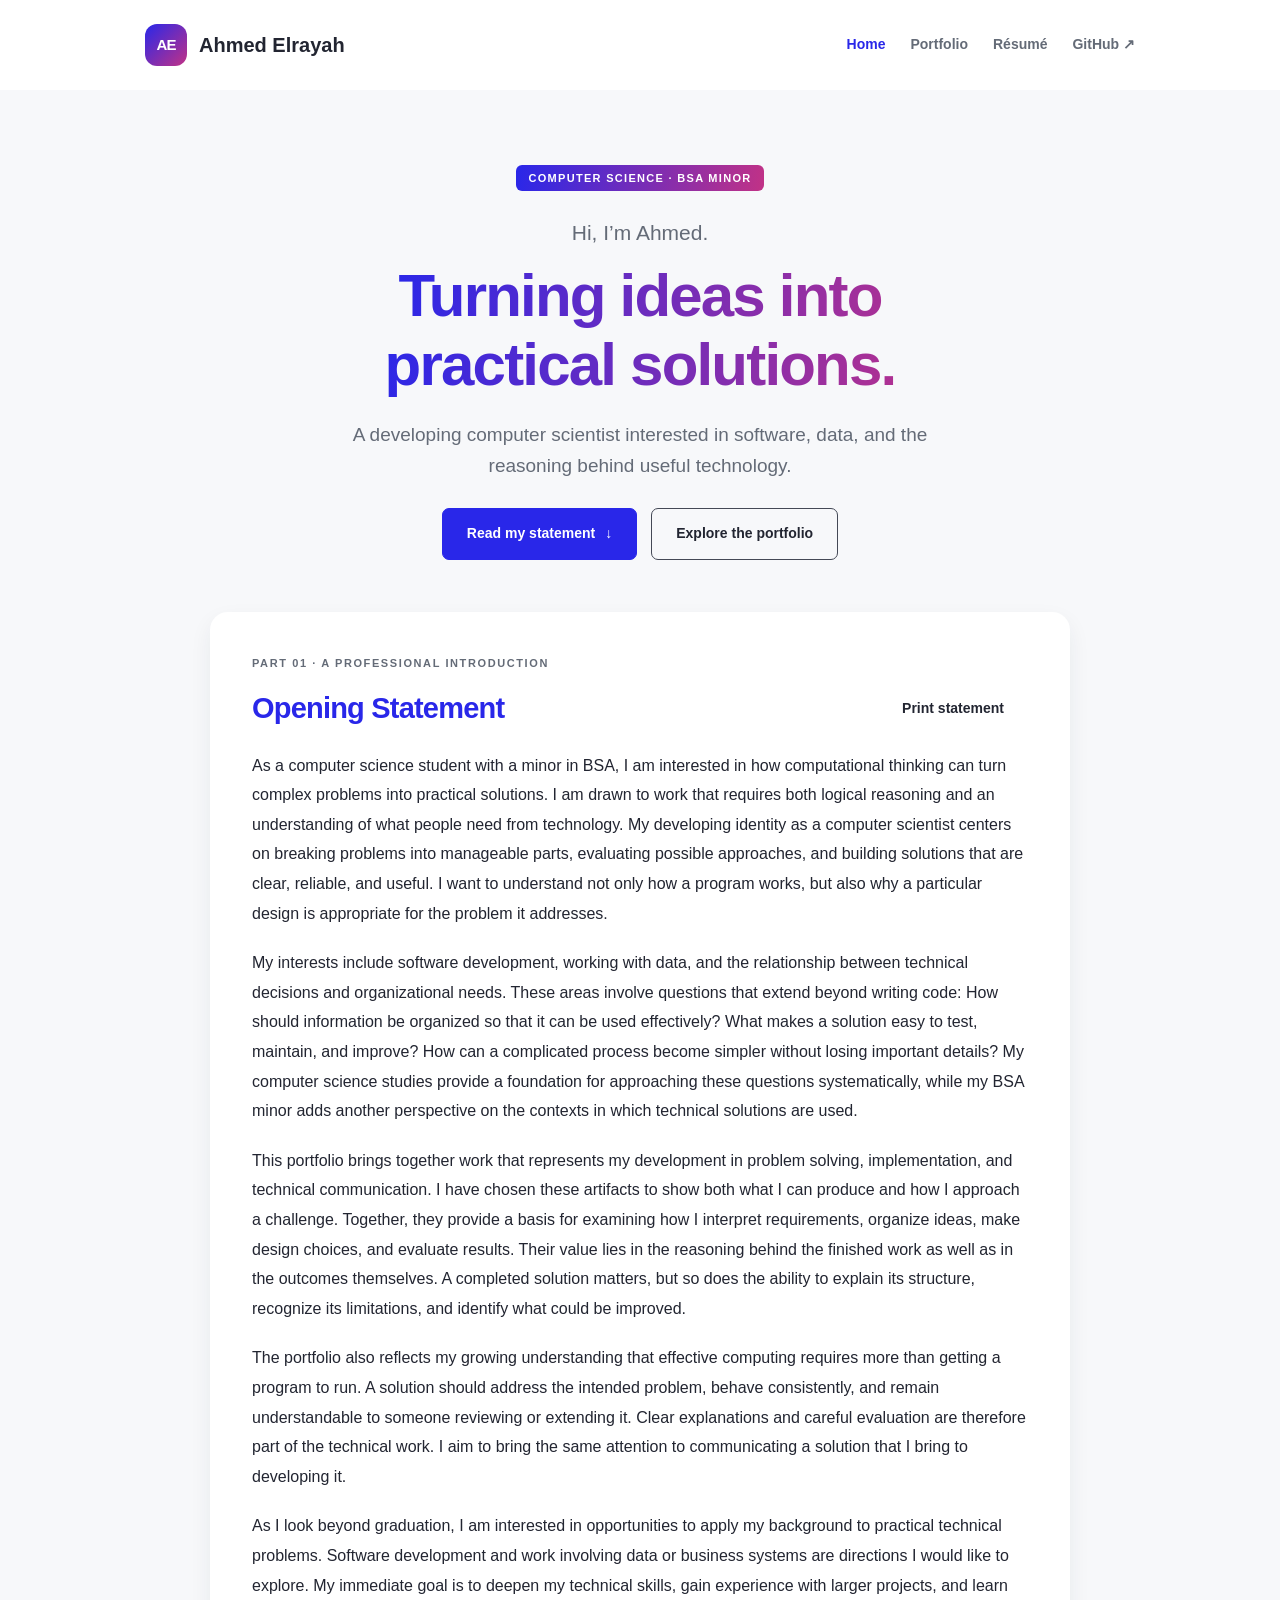
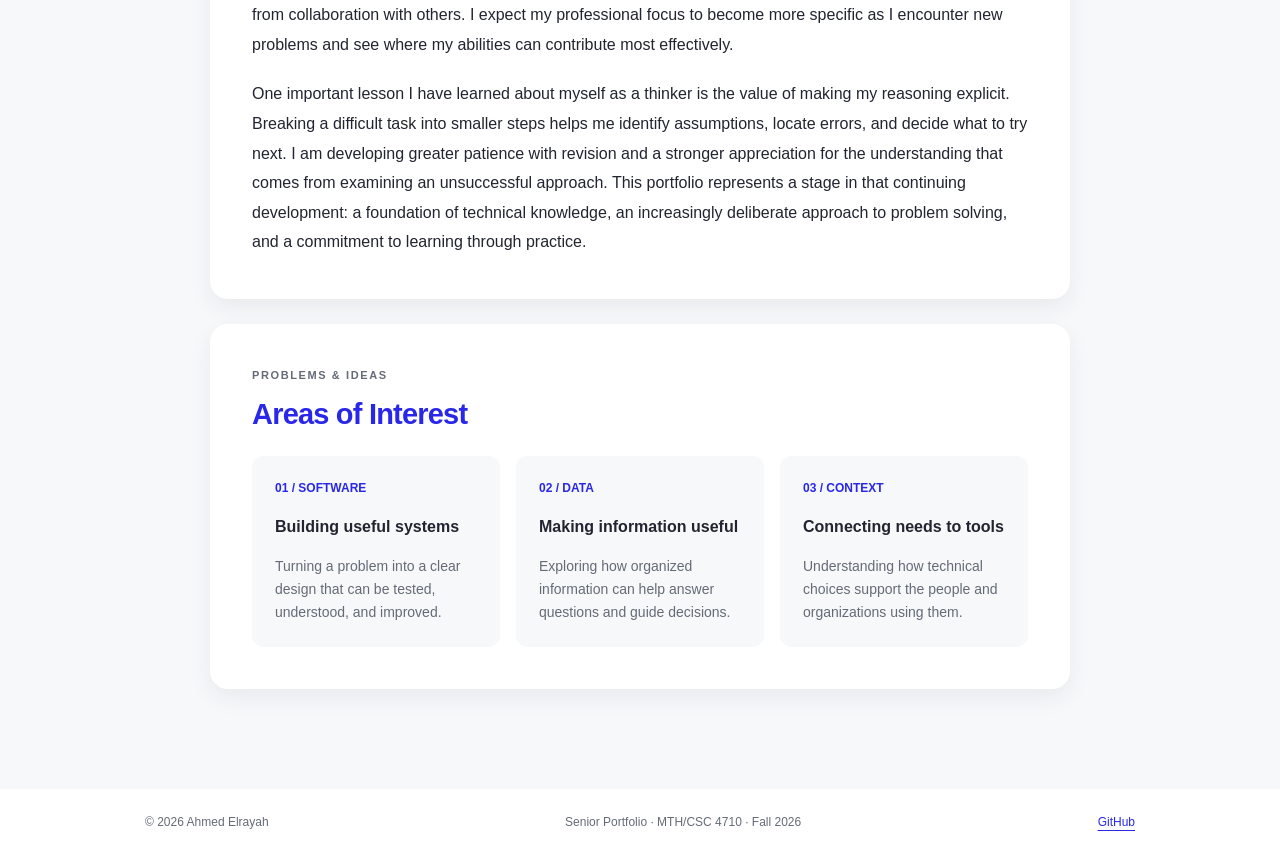
==== index.html @ 29a92082 "Publish senior portfolio website" ====
<!doctype html>
<html lang="en"><head><meta charset="utf-8"><meta name="viewport" content="width=device-width, initial-scale=1"><meta name="description" content="Ahmed Elrayah’s senior portfolio: computer science, a minor in BSA, and a developing approach to practical problem solving."><meta name="theme-color" content="#2927e9"><title>Senior Portfolio | Ahmed Elrayah</title><link rel="stylesheet" href="styles.css"><script src="site.js" defer></script></head>
<body><a class="skip" href="#main">Skip to content</a><header><nav class="nav" aria-label="Main navigation"><a class="brand" href="index.html"><span class="monogram" aria-hidden="true">AE</span><span>Ahmed Elrayah</span></a><button class="menu-toggle" aria-label="Toggle navigation" aria-controls="navigation" aria-expanded="false">☰</button><div class="navlinks" id="navigation"><a href="index.html" aria-current="page">Home</a><a href="projects.html">Portfolio</a><a href="resume.html">Résumé</a><a href="https://github.com/AhmedElrayah">GitHub ↗</a></div></nav></header><main id="main"><section class="intro" aria-labelledby="intro-title"><span class="badge">Computer Science · BSA Minor</span><p class="eyebrow">Hi, I’m Ahmed.</p><h1 id="intro-title" class="gradient">Turning ideas into<br>practical solutions.</h1><p class="summary">A developing computer scientist interested in software, data, and the reasoning behind useful technology.</p><div class="actions"><a class="button" href="#statement">Read my statement <span aria-hidden="true">↓</span></a><a class="button secondary" href="projects.html">Explore the portfolio</a></div></section>
<section class="card statement" id="statement" aria-labelledby="statement-title"><div class="section-label">Part 01 · A professional introduction</div><div class="section-top"><h2 id="statement-title">Opening Statement</h2><button class="button secondary print-button" data-print-statement>Print statement</button></div><p>As a computer science student with a minor in BSA, I am interested in how computational thinking can turn complex problems into practical solutions. I am drawn to work that requires both logical reasoning and an understanding of what people need from technology. My developing identity as a computer scientist centers on breaking problems into manageable parts, evaluating possible approaches, and building solutions that are clear, reliable, and useful. I want to understand not only how a program works, but also why a particular design is appropriate for the problem it addresses.</p><p>My interests include software development, working with data, and the relationship between technical decisions and organizational needs. These areas involve questions that extend beyond writing code: How should information be organized so that it can be used effectively? What makes a solution easy to test, maintain, and improve? How can a complicated process become simpler without losing important details? My computer science studies provide a foundation for approaching these questions systematically, while my BSA minor adds another perspective on the contexts in which technical solutions are used.</p><p>This portfolio brings together work that represents my development in problem solving, implementation, and technical communication. I have chosen these artifacts to show both what I can produce and how I approach a challenge. Together, they provide a basis for examining how I interpret requirements, organize ideas, make design choices, and evaluate results. Their value lies in the reasoning behind the finished work as well as in the outcomes themselves. A completed solution matters, but so does the ability to explain its structure, recognize its limitations, and identify what could be improved.</p><p>The portfolio also reflects my growing understanding that effective computing requires more than getting a program to run. A solution should address the intended problem, behave consistently, and remain understandable to someone reviewing or extending it. Clear explanations and careful evaluation are therefore part of the technical work. I aim to bring the same attention to communicating a solution that I bring to developing it.</p><p>As I look beyond graduation, I am interested in opportunities to apply my background to practical technical problems. Software development and work involving data or business systems are directions I would like to explore. My immediate goal is to deepen my technical skills, gain experience with larger projects, and learn from collaboration with others. I expect my professional focus to become more specific as I encounter new problems and see where my abilities can contribute most effectively.</p><p>One important lesson I have learned about myself as a thinker is the value of making my reasoning explicit. Breaking a difficult task into smaller steps helps me identify assumptions, locate errors, and decide what to try next. I am developing greater patience with revision and a stronger appreciation for the understanding that comes from examining an unsuccessful approach. This portfolio represents a stage in that continuing development: a foundation of technical knowledge, an increasingly deliberate approach to problem solving, and a commitment to learning through practice.</p></section>
<section class="card" aria-labelledby="focus-title"><div class="section-label">Problems &amp; ideas</div><h2 id="focus-title">Areas of Interest</h2><div class="focus-grid"><div class="focus-item"><span class="index">01 / SOFTWARE</span><h3>Building useful systems</h3><p>Turning a problem into a clear design that can be tested, understood, and improved.</p></div><div class="focus-item"><span class="index">02 / DATA</span><h3>Making information useful</h3><p>Exploring how organized information can help answer questions and guide decisions.</p></div><div class="focus-item"><span class="index">03 / CONTEXT</span><h3>Connecting needs to tools</h3><p>Understanding how technical choices support the people and organizations using them.</p></div></div></section></main><footer><div class="footer-inner"><span>© 2026 Ahmed Elrayah</span><span>Senior Portfolio · MTH/CSC 4710 · Fall 2026</span><a href="https://github.com/AhmedElrayah">GitHub</a></div></footer></body></html>
---- styles.css ----
:root{--blue:#2927e9;--purple:#8b32b5;--pink:#c13286;--ink:#222531;--muted:#646b77;--paper:#f7f8fa;--white:#fff;--line:#e3e5ec}*{box-sizing:border-box}html{scroll-behavior:smooth;scroll-padding-top:25px}body{margin:0;color:var(--ink);background:var(--paper);font-family:Arial,Helvetica,sans-serif;font-size:16px;line-height:1.65}a{color:var(--blue);text-underline-offset:4px}a:hover{color:var(--purple)}a:focus-visible,button:focus-visible{outline:3px solid var(--pink);outline-offset:5px}.skip{position:absolute;left:12px;top:-80px;background:white;padding:10px;z-index:10}.skip:focus{top:12px}header{background:white}.nav{max-width:1050px;padding:24px 30px;margin:auto;display:flex;align-items:center;justify-content:space-between;gap:20px}.brand{text-decoration:none;font-weight:800;font-size:20px;display:flex;align-items:center;gap:12px;color:var(--ink)}.monogram{display:grid;place-items:center;width:42px;height:42px;border-radius:12px;background:linear-gradient(135deg,var(--blue),var(--pink));color:white;font-size:15px;letter-spacing:-1px}.navlinks{display:flex;gap:25px;align-items:center}.navlinks a{text-decoration:none;font-size:14px;font-weight:700;color:var(--muted)}.navlinks a[aria-current=page],.navlinks a:hover{color:var(--blue)}.menu-toggle{display:none;border:1px solid var(--line);border-radius:7px;background:white;padding:7px 12px;font:inherit;color:var(--ink)}main{max-width:920px;margin:auto;padding:50px 30px 75px}.gradient{background:linear-gradient(100deg,var(--blue) 15%,var(--pink) 95%);color:var(--purple);-webkit-background-clip:text;background-clip:text;-webkit-text-fill-color:transparent}h1,h2,h3,p{margin-top:0}h1{font-size:48px;line-height:1.15;letter-spacing:-1.8px;margin-bottom:18px}h2{font-size:29px;line-height:1.25;letter-spacing:-.8px;color:var(--blue)}h3{font-size:19px;line-height:1.4}.page-title{text-align:center;margin:0 0 42px}.intro{text-align:center;padding:24px 0 52px;max-width:730px;margin:auto}.badge{display:inline-block;background:linear-gradient(100deg,var(--blue),var(--pink));color:white;border-radius:6px;padding:4px 12px;font-size:11px;letter-spacing:1.3px;font-weight:bold;text-transform:uppercase;margin-bottom:25px}.intro .eyebrow{font-size:21px;color:var(--muted);margin-bottom:10px}.intro h1{font-size:60px}.intro .summary{max-width:580px;margin:20px auto 27px;font-size:19px;color:var(--muted)}.actions{display:flex;justify-content:center;gap:14px;flex-wrap:wrap}.button{display:inline-flex;justify-content:center;align-items:center;gap:10px;border:1px solid var(--blue);background:var(--blue);color:white;text-decoration:none;border-radius:7px;padding:13px 24px;font-size:14px;font-weight:700}.button:hover{background:#2220c6;color:white}.button.secondary{background:transparent;border-color:#444956;color:var(--ink)}.button.secondary:hover{background:#eceef5}.card{background:white;border-radius:18px;padding:42px;margin-bottom:25px;box-shadow:0 9px 22px #202c4211}.section-label{font-size:11px;font-weight:bold;text-transform:uppercase;letter-spacing:1.6px;color:var(--muted);margin-bottom:12px}.statement p{line-height:1.85;margin-bottom:20px}.statement p:last-child{margin-bottom:0}.section-top{display:flex;align-items:center;justify-content:space-between;gap:18px;margin:15px 0 22px}.section-top h2{margin:0}.muted{color:var(--muted)}.focus-grid{display:grid;grid-template-columns:repeat(3,1fr);gap:16px}.focus-item{background:#f7f8fa;padding:23px;border-radius:12px}.focus-item p{font-size:14px;margin:0;color:var(--muted)}.focus-item h3{font-size:16px}.index{color:var(--blue);font-size:12px;font-weight:bold;display:block;margin-bottom:17px}.resume-row{display:grid;grid-template-columns:230px 1fr;gap:32px;align-items:center}.inset{background:var(--paper);border-radius:14px;padding:26px;text-align:center}.inset strong{display:block;color:var(--blue);margin-bottom:8px}.inset span{display:block;font-size:14px}.resume-row p{margin:0}.pills{display:flex;flex-wrap:wrap;gap:10px}.pill{background:var(--paper);border-radius:9px;padding:10px 16px;font-size:14px}.notice{border-left:3px solid var(--blue);padding:4px 0 4px 20px;margin:28px 0 0;font-size:14px;color:var(--muted)}footer{background:white;padding:24px 30px}.footer-inner{max-width:990px;margin:auto;display:flex;justify-content:space-between;gap:15px;color:var(--muted);font-size:12px}.empty-icon{width:54px;height:54px;display:grid;place-items:center;background:#efefff;color:var(--blue);border-radius:14px;font-size:23px;margin-bottom:22px}.project-note{max-width:620px}.print-button{border:0;cursor:pointer;font-family:inherit}body.print-statement header,body.print-statement footer{display:none}@media(max-width:700px){.nav{padding:18px 22px;flex-wrap:wrap}.menu-toggle{display:block}.navlinks{display:none;width:100%;flex-direction:column;align-items:flex-start;gap:16px;padding:12px 0}.navlinks.open{display:flex}main{padding:36px 22px 50px}.intro{padding:10px 0 36px}.intro h1{font-size:43px}h1{font-size:39px}.intro .summary{font-size:17px}.card{padding:27px;border-radius:15px}.focus-grid{grid-template-columns:1fr}.resume-row{grid-template-columns:1fr;gap:22px}.section-top{align-items:flex-start;flex-direction:column}h2{font-size:25px}.footer-inner{flex-direction:column;gap:7px}}@media(prefers-reduced-motion:reduce){html{scroll-behavior:auto}}@media print{header,footer,.intro,.no-print,.section-top .button{display:none!important}body{background:white;font-size:11pt;color:black}main{max-width:none;padding:0}.card{padding:0;box-shadow:none;border-radius:0;margin-bottom:22px}.gradient{-webkit-text-fill-color:black;background:none;color:black}.statement h2{color:black}body.print-statement main>*:not(.statement){display:none}h1{font-size:26pt}.statement p{line-height:1.5}a{color:black}.resume-row{break-inside:avoid}@page{margin:.7in}}
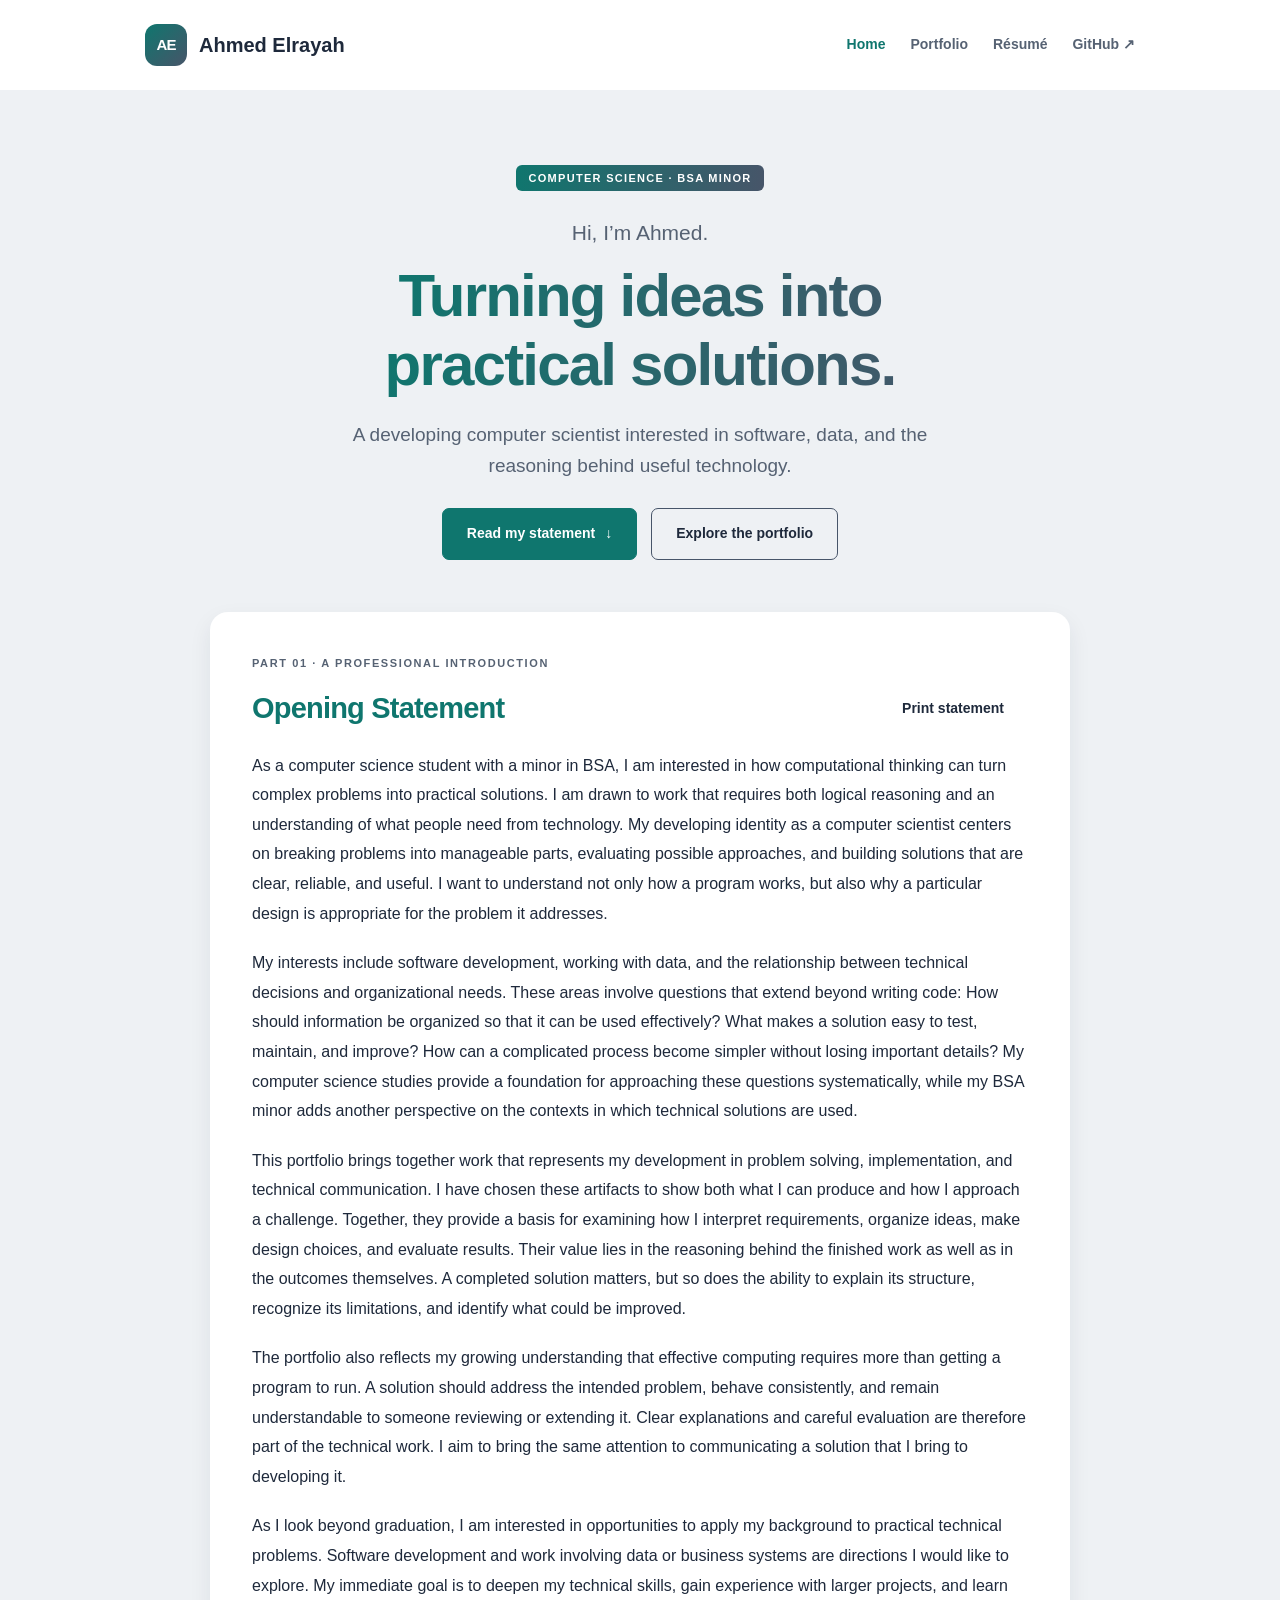
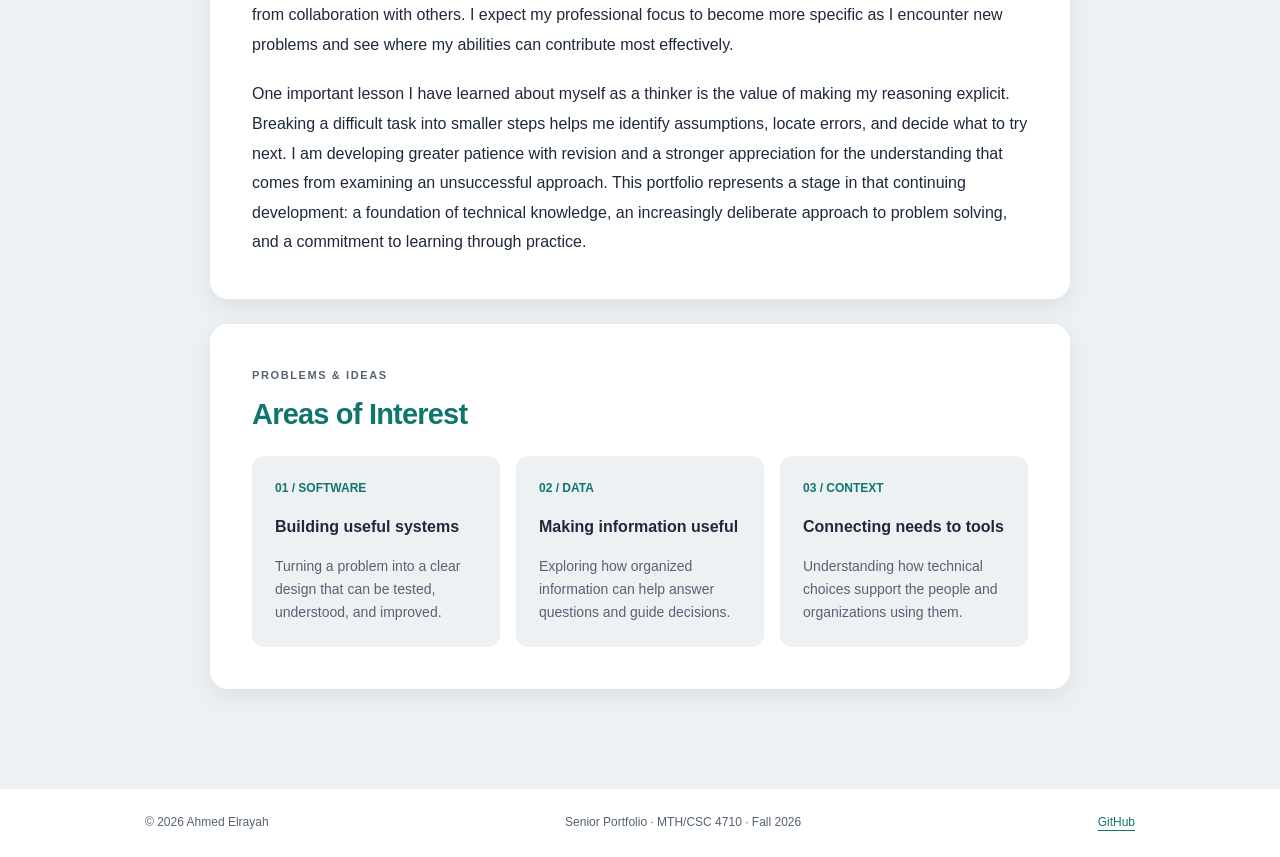
==== commit ddba3a2e: "Update portfolio to slate-gray and teal colorway" ====
--- a/index.html
+++ b/index.html
@@ -1,5 +1,5 @@
 <!doctype html>
-<html lang="en"><head><meta charset="utf-8"><meta name="viewport" content="width=device-width, initial-scale=1"><meta name="description" content="Ahmed Elrayah’s senior portfolio: computer science, a minor in BSA, and a developing approach to practical problem solving."><meta name="theme-color" content="#2927e9"><title>Senior Portfolio | Ahmed Elrayah</title><link rel="stylesheet" href="styles.css"><script src="site.js" defer></script></head>
+<html lang="en"><head><meta charset="utf-8"><meta name="viewport" content="width=device-width, initial-scale=1"><meta name="description" content="Ahmed Elrayah’s senior portfolio: computer science, a minor in BSA, and a developing approach to practical problem solving."><meta name="theme-color" content="#0f766e"><title>Senior Portfolio | Ahmed Elrayah</title><link rel="stylesheet" href="styles.css"><script src="site.js" defer></script></head>
 <body><a class="skip" href="#main">Skip to content</a><header><nav class="nav" aria-label="Main navigation"><a class="brand" href="index.html"><span class="monogram" aria-hidden="true">AE</span><span>Ahmed Elrayah</span></a><button class="menu-toggle" aria-label="Toggle navigation" aria-controls="navigation" aria-expanded="false">☰</button><div class="navlinks" id="navigation"><a href="index.html" aria-current="page">Home</a><a href="projects.html">Portfolio</a><a href="resume.html">Résumé</a><a href="https://github.com/AhmedElrayah">GitHub ↗</a></div></nav></header><main id="main"><section class="intro" aria-labelledby="intro-title"><span class="badge">Computer Science · BSA Minor</span><p class="eyebrow">Hi, I’m Ahmed.</p><h1 id="intro-title" class="gradient">Turning ideas into<br>practical solutions.</h1><p class="summary">A developing computer scientist interested in software, data, and the reasoning behind useful technology.</p><div class="actions"><a class="button" href="#statement">Read my statement <span aria-hidden="true">↓</span></a><a class="button secondary" href="projects.html">Explore the portfolio</a></div></section>
 <section class="card statement" id="statement" aria-labelledby="statement-title"><div class="section-label">Part 01 · A professional introduction</div><div class="section-top"><h2 id="statement-title">Opening Statement</h2><button class="button secondary print-button" data-print-statement>Print statement</button></div><p>As a computer science student with a minor in BSA, I am interested in how computational thinking can turn complex problems into practical solutions. I am drawn to work that requires both logical reasoning and an understanding of what people need from technology. My developing identity as a computer scientist centers on breaking problems into manageable parts, evaluating possible approaches, and building solutions that are clear, reliable, and useful. I want to understand not only how a program works, but also why a particular design is appropriate for the problem it addresses.</p><p>My interests include software development, working with data, and the relationship between technical decisions and organizational needs. These areas involve questions that extend beyond writing code: How should information be organized so that it can be used effectively? What makes a solution easy to test, maintain, and improve? How can a complicated process become simpler without losing important details? My computer science studies provide a foundation for approaching these questions systematically, while my BSA minor adds another perspective on the contexts in which technical solutions are used.</p><p>This portfolio brings together work that represents my development in problem solving, implementation, and technical communication. I have chosen these artifacts to show both what I can produce and how I approach a challenge. Together, they provide a basis for examining how I interpret requirements, organize ideas, make design choices, and evaluate results. Their value lies in the reasoning behind the finished work as well as in the outcomes themselves. A completed solution matters, but so does the ability to explain its structure, recognize its limitations, and identify what could be improved.</p><p>The portfolio also reflects my growing understanding that effective computing requires more than getting a program to run. A solution should address the intended problem, behave consistently, and remain understandable to someone reviewing or extending it. Clear explanations and careful evaluation are therefore part of the technical work. I aim to bring the same attention to communicating a solution that I bring to developing it.</p><p>As I look beyond graduation, I am interested in opportunities to apply my background to practical technical problems. Software development and work involving data or business systems are directions I would like to explore. My immediate goal is to deepen my technical skills, gain experience with larger projects, and learn from collaboration with others. I expect my professional focus to become more specific as I encounter new problems and see where my abilities can contribute most effectively.</p><p>One important lesson I have learned about myself as a thinker is the value of making my reasoning explicit. Breaking a difficult task into smaller steps helps me identify assumptions, locate errors, and decide what to try next. I am developing greater patience with revision and a stronger appreciation for the understanding that comes from examining an unsuccessful approach. This portfolio represents a stage in that continuing development: a foundation of technical knowledge, an increasingly deliberate approach to problem solving, and a commitment to learning through practice.</p></section>
 <section class="card" aria-labelledby="focus-title"><div class="section-label">Problems &amp; ideas</div><h2 id="focus-title">Areas of Interest</h2><div class="focus-grid"><div class="focus-item"><span class="index">01 / SOFTWARE</span><h3>Building useful systems</h3><p>Turning a problem into a clear design that can be tested, understood, and improved.</p></div><div class="focus-item"><span class="index">02 / DATA</span><h3>Making information useful</h3><p>Exploring how organized information can help answer questions and guide decisions.</p></div><div class="focus-item"><span class="index">03 / CONTEXT</span><h3>Connecting needs to tools</h3><p>Understanding how technical choices support the people and organizations using them.</p></div></div></section></main><footer><div class="footer-inner"><span>© 2026 Ahmed Elrayah</span><span>Senior Portfolio · MTH/CSC 4710 · Fall 2026</span><a href="https://github.com/AhmedElrayah">GitHub</a></div></footer></body></html>
--- a/styles.css
+++ b/styles.css
@@ -1 +1 @@
-:root{--blue:#2927e9;--purple:#8b32b5;--pink:#c13286;--ink:#222531;--muted:#646b77;--paper:#f7f8fa;--white:#fff;--line:#e3e5ec}*{box-sizing:border-box}html{scroll-behavior:smooth;scroll-padding-top:25px}body{margin:0;color:var(--ink);background:var(--paper);font-family:Arial,Helvetica,sans-serif;font-size:16px;line-height:1.65}a{color:var(--blue);text-underline-offset:4px}a:hover{color:var(--purple)}a:focus-visible,button:focus-visible{outline:3px solid var(--pink);outline-offset:5px}.skip{position:absolute;left:12px;top:-80px;background:white;padding:10px;z-index:10}.skip:focus{top:12px}header{background:white}.nav{max-width:1050px;padding:24px 30px;margin:auto;display:flex;align-items:center;justify-content:space-between;gap:20px}.brand{text-decoration:none;font-weight:800;font-size:20px;display:flex;align-items:center;gap:12px;color:var(--ink)}.monogram{display:grid;place-items:center;width:42px;height:42px;border-radius:12px;background:linear-gradient(135deg,var(--blue),var(--pink));color:white;font-size:15px;letter-spacing:-1px}.navlinks{display:flex;gap:25px;align-items:center}.navlinks a{text-decoration:none;font-size:14px;font-weight:700;color:var(--muted)}.navlinks a[aria-current=page],.navlinks a:hover{color:var(--blue)}.menu-toggle{display:none;border:1px solid var(--line);border-radius:7px;background:white;padding:7px 12px;font:inherit;color:var(--ink)}main{max-width:920px;margin:auto;padding:50px 30px 75px}.gradient{background:linear-gradient(100deg,var(--blue) 15%,var(--pink) 95%);color:var(--purple);-webkit-background-clip:text;background-clip:text;-webkit-text-fill-color:transparent}h1,h2,h3,p{margin-top:0}h1{font-size:48px;line-height:1.15;letter-spacing:-1.8px;margin-bottom:18px}h2{font-size:29px;line-height:1.25;letter-spacing:-.8px;color:var(--blue)}h3{font-size:19px;line-height:1.4}.page-title{text-align:center;margin:0 0 42px}.intro{text-align:center;padding:24px 0 52px;max-width:730px;margin:auto}.badge{display:inline-block;background:linear-gradient(100deg,var(--blue),var(--pink));color:white;border-radius:6px;padding:4px 12px;font-size:11px;letter-spacing:1.3px;font-weight:bold;text-transform:uppercase;margin-bottom:25px}.intro .eyebrow{font-size:21px;color:var(--muted);margin-bottom:10px}.intro h1{font-size:60px}.intro .summary{max-width:580px;margin:20px auto 27px;font-size:19px;color:var(--muted)}.actions{display:flex;justify-content:center;gap:14px;flex-wrap:wrap}.button{display:inline-flex;justify-content:center;align-items:center;gap:10px;border:1px solid var(--blue);background:var(--blue);color:white;text-decoration:none;border-radius:7px;padding:13px 24px;font-size:14px;font-weight:700}.button:hover{background:#2220c6;color:white}.button.secondary{background:transparent;border-color:#444956;color:var(--ink)}.button.secondary:hover{background:#eceef5}.card{background:white;border-radius:18px;padding:42px;margin-bottom:25px;box-shadow:0 9px 22px #202c4211}.section-label{font-size:11px;font-weight:bold;text-transform:uppercase;letter-spacing:1.6px;color:var(--muted);margin-bottom:12px}.statement p{line-height:1.85;margin-bottom:20px}.statement p:last-child{margin-bottom:0}.section-top{display:flex;align-items:center;justify-content:space-between;gap:18px;margin:15px 0 22px}.section-top h2{margin:0}.muted{color:var(--muted)}.focus-grid{display:grid;grid-template-columns:repeat(3,1fr);gap:16px}.focus-item{background:#f7f8fa;padding:23px;border-radius:12px}.focus-item p{font-size:14px;margin:0;color:var(--muted)}.focus-item h3{font-size:16px}.index{color:var(--blue);font-size:12px;font-weight:bold;display:block;margin-bottom:17px}.resume-row{display:grid;grid-template-columns:230px 1fr;gap:32px;align-items:center}.inset{background:var(--paper);border-radius:14px;padding:26px;text-align:center}.inset strong{display:block;color:var(--blue);margin-bottom:8px}.inset span{display:block;font-size:14px}.resume-row p{margin:0}.pills{display:flex;flex-wrap:wrap;gap:10px}.pill{background:var(--paper);border-radius:9px;padding:10px 16px;font-size:14px}.notice{border-left:3px solid var(--blue);padding:4px 0 4px 20px;margin:28px 0 0;font-size:14px;color:var(--muted)}footer{background:white;padding:24px 30px}.footer-inner{max-width:990px;margin:auto;display:flex;justify-content:space-between;gap:15px;color:var(--muted);font-size:12px}.empty-icon{width:54px;height:54px;display:grid;place-items:center;background:#efefff;color:var(--blue);border-radius:14px;font-size:23px;margin-bottom:22px}.project-note{max-width:620px}.print-button{border:0;cursor:pointer;font-family:inherit}body.print-statement header,body.print-statement footer{display:none}@media(max-width:700px){.nav{padding:18px 22px;flex-wrap:wrap}.menu-toggle{display:block}.navlinks{display:none;width:100%;flex-direction:column;align-items:flex-start;gap:16px;padding:12px 0}.navlinks.open{display:flex}main{padding:36px 22px 50px}.intro{padding:10px 0 36px}.intro h1{font-size:43px}h1{font-size:39px}.intro .summary{font-size:17px}.card{padding:27px;border-radius:15px}.focus-grid{grid-template-columns:1fr}.resume-row{grid-template-columns:1fr;gap:22px}.section-top{align-items:flex-start;flex-direction:column}h2{font-size:25px}.footer-inner{flex-direction:column;gap:7px}}@media(prefers-reduced-motion:reduce){html{scroll-behavior:auto}}@media print{header,footer,.intro,.no-print,.section-top .button{display:none!important}body{background:white;font-size:11pt;color:black}main{max-width:none;padding:0}.card{padding:0;box-shadow:none;border-radius:0;margin-bottom:22px}.gradient{-webkit-text-fill-color:black;background:none;color:black}.statement h2{color:black}body.print-statement main>*:not(.statement){display:none}h1{font-size:26pt}.statement p{line-height:1.5}a{color:black}.resume-row{break-inside:avoid}@page{margin:.7in}}
+:root{--accent:#0f766e;--accent-hover:#115e59;--gradient-end:#475569;--ink:#1e293b;--muted:#566273;--paper:#eef1f4;--white:#fff;--line:#d5dce3}*{box-sizing:border-box}html{scroll-behavior:smooth;scroll-padding-top:25px}body{margin:0;color:var(--ink);background:var(--paper);font-family:Arial,Helvetica,sans-serif;font-size:16px;line-height:1.65}a{color:var(--accent);text-underline-offset:4px}a:hover{color:var(--accent-hover)}a:focus-visible,button:focus-visible{outline:3px solid var(--gradient-end);outline-offset:5px}.skip{position:absolute;left:12px;top:-80px;background:white;padding:10px;z-index:10}.skip:focus{top:12px}header{background:white}.nav{max-width:1050px;padding:24px 30px;margin:auto;display:flex;align-items:center;justify-content:space-between;gap:20px}.brand{text-decoration:none;font-weight:800;font-size:20px;display:flex;align-items:center;gap:12px;color:var(--ink)}.monogram{display:grid;place-items:center;width:42px;height:42px;border-radius:12px;background:linear-gradient(135deg,var(--accent),var(--gradient-end));color:white;font-size:15px;letter-spacing:-1px}.navlinks{display:flex;gap:25px;align-items:center}.navlinks a{text-decoration:none;font-size:14px;font-weight:700;color:var(--muted)}.navlinks a[aria-current=page],.navlinks a:hover{color:var(--accent)}.menu-toggle{display:none;border:1px solid var(--line);border-radius:7px;background:white;padding:7px 12px;font:inherit;color:var(--ink)}main{max-width:920px;margin:auto;padding:50px 30px 75px}.gradient{background:linear-gradient(100deg,var(--accent) 15%,var(--gradient-end) 95%);color:var(--accent-hover);-webkit-background-clip:text;background-clip:text;-webkit-text-fill-color:transparent}h1,h2,h3,p{margin-top:0}h1{font-size:48px;line-height:1.15;letter-spacing:-1.8px;margin-bottom:18px}h2{font-size:29px;line-height:1.25;letter-spacing:-.8px;color:var(--accent)}h3{font-size:19px;line-height:1.4}.page-title{text-align:center;margin:0 0 42px}.intro{text-align:center;padding:24px 0 52px;max-width:730px;margin:auto}.badge{display:inline-block;background:linear-gradient(100deg,var(--accent),var(--gradient-end));color:white;border-radius:6px;padding:4px 12px;font-size:11px;letter-spacing:1.3px;font-weight:bold;text-transform:uppercase;margin-bottom:25px}.intro .eyebrow{font-size:21px;color:var(--muted);margin-bottom:10px}.intro h1{font-size:60px}.intro .summary{max-width:580px;margin:20px auto 27px;font-size:19px;color:var(--muted)}.actions{display:flex;justify-content:center;gap:14px;flex-wrap:wrap}.button{display:inline-flex;justify-content:center;align-items:center;gap:10px;border:1px solid var(--accent);background:var(--accent);color:white;text-decoration:none;border-radius:7px;padding:13px 24px;font-size:14px;font-weight:700}.button:hover{background:#115e59;color:white}.button.secondary{background:transparent;border-color:#475569;color:var(--ink)}.button.secondary:hover{background:#e2e8ed}.card{background:white;border-radius:18px;padding:42px;margin-bottom:25px;box-shadow:0 9px 22px #1e293b14}.section-label{font-size:11px;font-weight:bold;text-transform:uppercase;letter-spacing:1.6px;color:var(--muted);margin-bottom:12px}.statement p{line-height:1.85;margin-bottom:20px}.statement p:last-child{margin-bottom:0}.section-top{display:flex;align-items:center;justify-content:space-between;gap:18px;margin:15px 0 22px}.section-top h2{margin:0}.muted{color:var(--muted)}.focus-grid{display:grid;grid-template-columns:repeat(3,1fr);gap:16px}.focus-item{background:#eef1f4;padding:23px;border-radius:12px}.focus-item p{font-size:14px;margin:0;color:var(--muted)}.focus-item h3{font-size:16px}.index{color:var(--accent);font-size:12px;font-weight:bold;display:block;margin-bottom:17px}.resume-row{display:grid;grid-template-columns:230px 1fr;gap:32px;align-items:center}.inset{background:var(--paper);border-radius:14px;padding:26px;text-align:center}.inset strong{display:block;color:var(--accent);margin-bottom:8px}.inset span{display:block;font-size:14px}.resume-row p{margin:0}.pills{display:flex;flex-wrap:wrap;gap:10px}.pill{background:var(--paper);border-radius:9px;padding:10px 16px;font-size:14px}.notice{border-left:3px solid var(--accent);padding:4px 0 4px 20px;margin:28px 0 0;font-size:14px;color:var(--muted)}footer{background:white;padding:24px 30px}.footer-inner{max-width:990px;margin:auto;display:flex;justify-content:space-between;gap:15px;color:var(--muted);font-size:12px}.empty-icon{width:54px;height:54px;display:grid;place-items:center;background:#dcefeb;color:var(--accent);border-radius:14px;font-size:23px;margin-bottom:22px}.project-note{max-width:620px}.print-button{border:0;cursor:pointer;font-family:inherit}body.print-statement header,body.print-statement footer{display:none}@media(max-width:700px){.nav{padding:18px 22px;flex-wrap:wrap}.menu-toggle{display:block}.navlinks{display:none;width:100%;flex-direction:column;align-items:flex-start;gap:16px;padding:12px 0}.navlinks.open{display:flex}main{padding:36px 22px 50px}.intro{padding:10px 0 36px}.intro h1{font-size:43px}h1{font-size:39px}.intro .summary{font-size:17px}.card{padding:27px;border-radius:15px}.focus-grid{grid-template-columns:1fr}.resume-row{grid-template-columns:1fr;gap:22px}.section-top{align-items:flex-start;flex-direction:column}h2{font-size:25px}.footer-inner{flex-direction:column;gap:7px}}@media(prefers-reduced-motion:reduce){html{scroll-behavior:auto}}@media print{header,footer,.intro,.no-print,.section-top .button{display:none!important}body{background:white;font-size:11pt;color:black}main{max-width:none;padding:0}.card{padding:0;box-shadow:none;border-radius:0;margin-bottom:22px}.gradient{-webkit-text-fill-color:black;background:none;color:black}.statement h2{color:black}body.print-statement main>*:not(.statement){display:none}h1{font-size:26pt}.statement p{line-height:1.5}a{color:black}.resume-row{break-inside:avoid}@page{margin:.7in}}
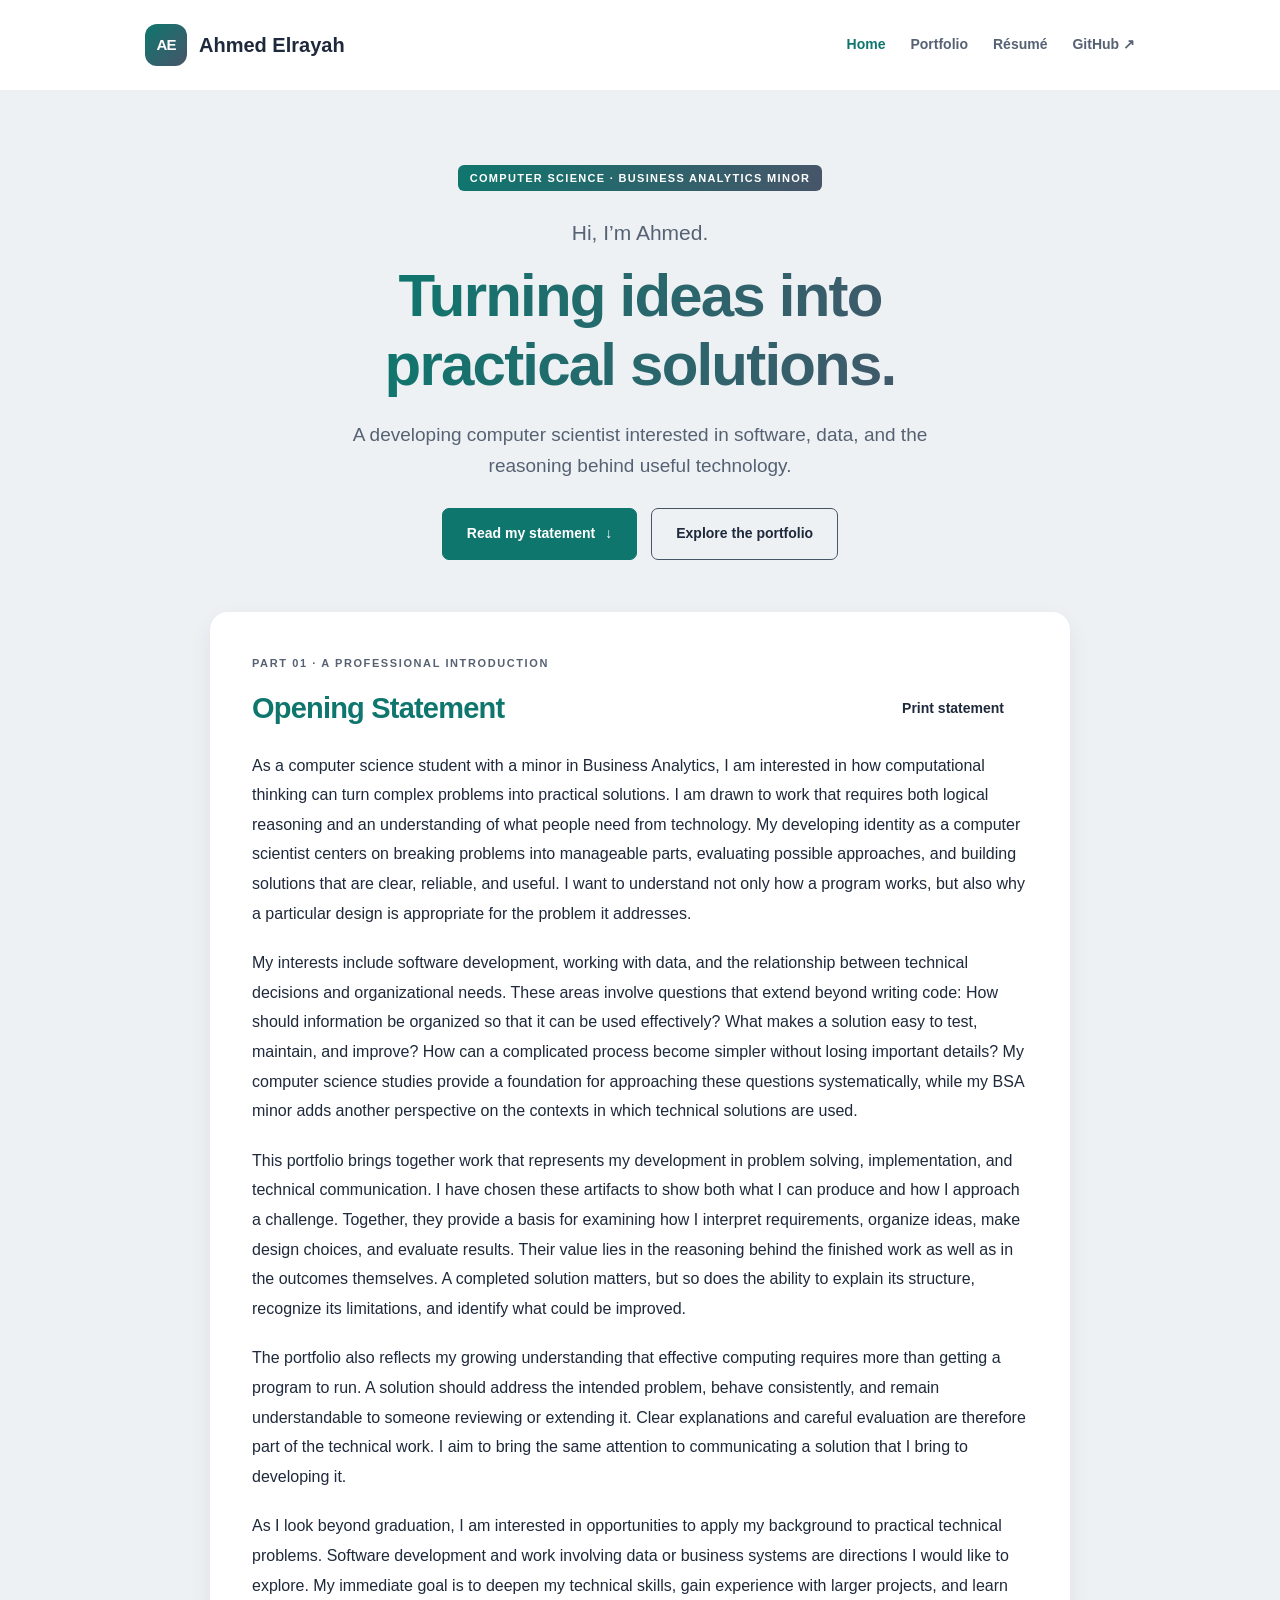
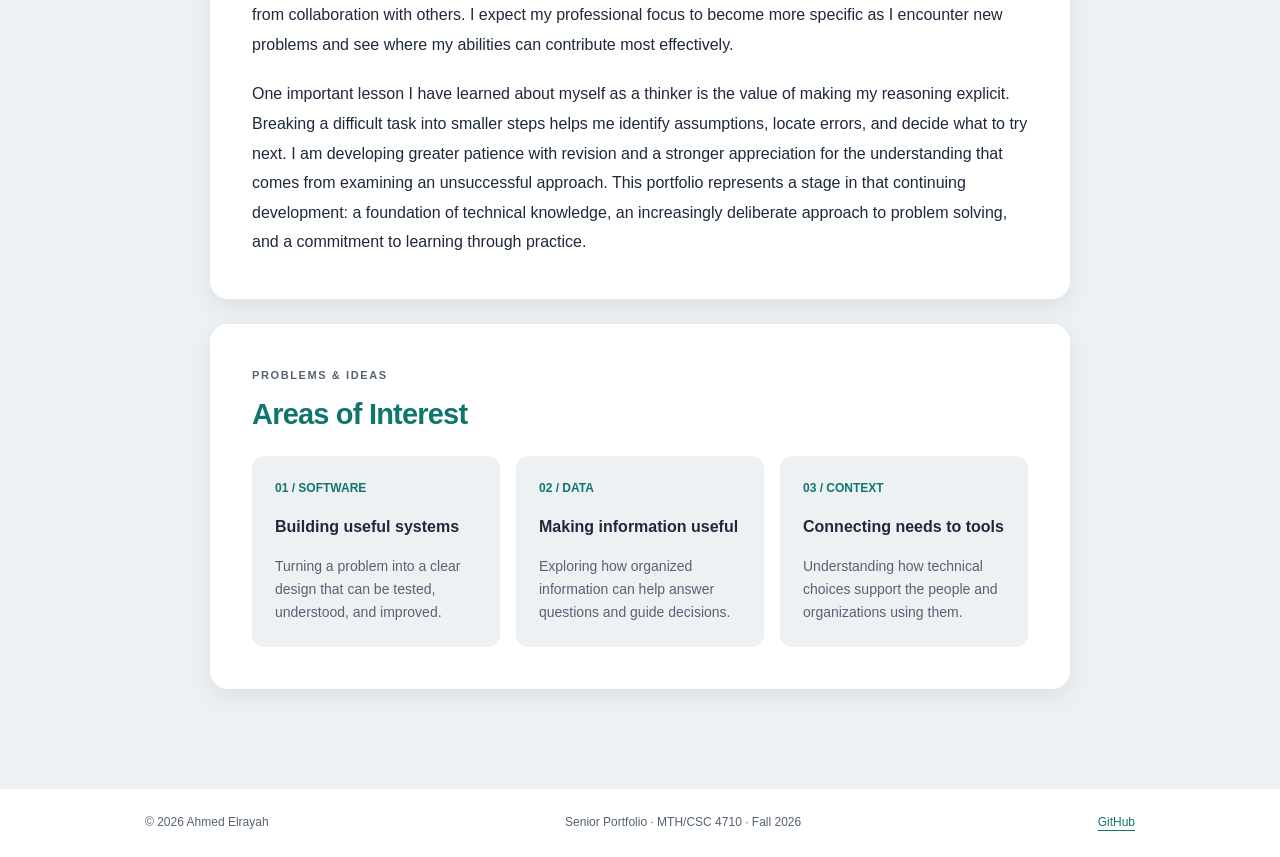
==== commit 7e39629d: "Add downloadable resume and professional experience" ====
--- a/index.html
+++ b/index.html
@@ -1,5 +1,5 @@
 <!doctype html>
-<html lang="en"><head><meta charset="utf-8"><meta name="viewport" content="width=device-width, initial-scale=1"><meta name="description" content="Ahmed Elrayah’s senior portfolio: computer science, a minor in BSA, and a developing approach to practical problem solving."><meta name="theme-color" content="#0f766e"><title>Senior Portfolio | Ahmed Elrayah</title><link rel="stylesheet" href="styles.css"><script src="site.js" defer></script></head>
-<body><a class="skip" href="#main">Skip to content</a><header><nav class="nav" aria-label="Main navigation"><a class="brand" href="index.html"><span class="monogram" aria-hidden="true">AE</span><span>Ahmed Elrayah</span></a><button class="menu-toggle" aria-label="Toggle navigation" aria-controls="navigation" aria-expanded="false">☰</button><div class="navlinks" id="navigation"><a href="index.html" aria-current="page">Home</a><a href="projects.html">Portfolio</a><a href="resume.html">Résumé</a><a href="https://github.com/AhmedElrayah">GitHub ↗</a></div></nav></header><main id="main"><section class="intro" aria-labelledby="intro-title"><span class="badge">Computer Science · BSA Minor</span><p class="eyebrow">Hi, I’m Ahmed.</p><h1 id="intro-title" class="gradient">Turning ideas into<br>practical solutions.</h1><p class="summary">A developing computer scientist interested in software, data, and the reasoning behind useful technology.</p><div class="actions"><a class="button" href="#statement">Read my statement <span aria-hidden="true">↓</span></a><a class="button secondary" href="projects.html">Explore the portfolio</a></div></section>
-<section class="card statement" id="statement" aria-labelledby="statement-title"><div class="section-label">Part 01 · A professional introduction</div><div class="section-top"><h2 id="statement-title">Opening Statement</h2><button class="button secondary print-button" data-print-statement>Print statement</button></div><p>As a computer science student with a minor in BSA, I am interested in how computational thinking can turn complex problems into practical solutions. I am drawn to work that requires both logical reasoning and an understanding of what people need from technology. My developing identity as a computer scientist centers on breaking problems into manageable parts, evaluating possible approaches, and building solutions that are clear, reliable, and useful. I want to understand not only how a program works, but also why a particular design is appropriate for the problem it addresses.</p><p>My interests include software development, working with data, and the relationship between technical decisions and organizational needs. These areas involve questions that extend beyond writing code: How should information be organized so that it can be used effectively? What makes a solution easy to test, maintain, and improve? How can a complicated process become simpler without losing important details? My computer science studies provide a foundation for approaching these questions systematically, while my BSA minor adds another perspective on the contexts in which technical solutions are used.</p><p>This portfolio brings together work that represents my development in problem solving, implementation, and technical communication. I have chosen these artifacts to show both what I can produce and how I approach a challenge. Together, they provide a basis for examining how I interpret requirements, organize ideas, make design choices, and evaluate results. Their value lies in the reasoning behind the finished work as well as in the outcomes themselves. A completed solution matters, but so does the ability to explain its structure, recognize its limitations, and identify what could be improved.</p><p>The portfolio also reflects my growing understanding that effective computing requires more than getting a program to run. A solution should address the intended problem, behave consistently, and remain understandable to someone reviewing or extending it. Clear explanations and careful evaluation are therefore part of the technical work. I aim to bring the same attention to communicating a solution that I bring to developing it.</p><p>As I look beyond graduation, I am interested in opportunities to apply my background to practical technical problems. Software development and work involving data or business systems are directions I would like to explore. My immediate goal is to deepen my technical skills, gain experience with larger projects, and learn from collaboration with others. I expect my professional focus to become more specific as I encounter new problems and see where my abilities can contribute most effectively.</p><p>One important lesson I have learned about myself as a thinker is the value of making my reasoning explicit. Breaking a difficult task into smaller steps helps me identify assumptions, locate errors, and decide what to try next. I am developing greater patience with revision and a stronger appreciation for the understanding that comes from examining an unsuccessful approach. This portfolio represents a stage in that continuing development: a foundation of technical knowledge, an increasingly deliberate approach to problem solving, and a commitment to learning through practice.</p></section>
+<html lang="en"><head><meta charset="utf-8"><meta name="viewport" content="width=device-width, initial-scale=1"><meta name="description" content="Ahmed Elrayah’s senior portfolio: computer science, a minor in Business Analytics, and a developing approach to practical problem solving."><meta name="theme-color" content="#0f766e"><title>Senior Portfolio | Ahmed Elrayah</title><link rel="stylesheet" href="styles.css"><script src="site.js" defer></script></head>
+<body><a class="skip" href="#main">Skip to content</a><header><nav class="nav" aria-label="Main navigation"><a class="brand" href="index.html"><span class="monogram" aria-hidden="true">AE</span><span>Ahmed Elrayah</span></a><button class="menu-toggle" aria-label="Toggle navigation" aria-controls="navigation" aria-expanded="false">☰</button><div class="navlinks" id="navigation"><a href="index.html" aria-current="page">Home</a><a href="projects.html">Portfolio</a><a href="resume.html">Résumé</a><a href="https://github.com/AhmedElrayah">GitHub ↗</a></div></nav></header><main id="main"><section class="intro" aria-labelledby="intro-title"><span class="badge">Computer Science · Business Analytics Minor</span><p class="eyebrow">Hi, I’m Ahmed.</p><h1 id="intro-title" class="gradient">Turning ideas into<br>practical solutions.</h1><p class="summary">A developing computer scientist interested in software, data, and the reasoning behind useful technology.</p><div class="actions"><a class="button" href="#statement">Read my statement <span aria-hidden="true">↓</span></a><a class="button secondary" href="projects.html">Explore the portfolio</a></div></section>
+<section class="card statement" id="statement" aria-labelledby="statement-title"><div class="section-label">Part 01 · A professional introduction</div><div class="section-top"><h2 id="statement-title">Opening Statement</h2><button class="button secondary print-button" data-print-statement>Print statement</button></div><p>As a computer science student with a minor in Business Analytics, I am interested in how computational thinking can turn complex problems into practical solutions. I am drawn to work that requires both logical reasoning and an understanding of what people need from technology. My developing identity as a computer scientist centers on breaking problems into manageable parts, evaluating possible approaches, and building solutions that are clear, reliable, and useful. I want to understand not only how a program works, but also why a particular design is appropriate for the problem it addresses.</p><p>My interests include software development, working with data, and the relationship between technical decisions and organizational needs. These areas involve questions that extend beyond writing code: How should information be organized so that it can be used effectively? What makes a solution easy to test, maintain, and improve? How can a complicated process become simpler without losing important details? My computer science studies provide a foundation for approaching these questions systematically, while my BSA minor adds another perspective on the contexts in which technical solutions are used.</p><p>This portfolio brings together work that represents my development in problem solving, implementation, and technical communication. I have chosen these artifacts to show both what I can produce and how I approach a challenge. Together, they provide a basis for examining how I interpret requirements, organize ideas, make design choices, and evaluate results. Their value lies in the reasoning behind the finished work as well as in the outcomes themselves. A completed solution matters, but so does the ability to explain its structure, recognize its limitations, and identify what could be improved.</p><p>The portfolio also reflects my growing understanding that effective computing requires more than getting a program to run. A solution should address the intended problem, behave consistently, and remain understandable to someone reviewing or extending it. Clear explanations and careful evaluation are therefore part of the technical work. I aim to bring the same attention to communicating a solution that I bring to developing it.</p><p>As I look beyond graduation, I am interested in opportunities to apply my background to practical technical problems. Software development and work involving data or business systems are directions I would like to explore. My immediate goal is to deepen my technical skills, gain experience with larger projects, and learn from collaboration with others. I expect my professional focus to become more specific as I encounter new problems and see where my abilities can contribute most effectively.</p><p>One important lesson I have learned about myself as a thinker is the value of making my reasoning explicit. Breaking a difficult task into smaller steps helps me identify assumptions, locate errors, and decide what to try next. I am developing greater patience with revision and a stronger appreciation for the understanding that comes from examining an unsuccessful approach. This portfolio represents a stage in that continuing development: a foundation of technical knowledge, an increasingly deliberate approach to problem solving, and a commitment to learning through practice.</p></section>
 <section class="card" aria-labelledby="focus-title"><div class="section-label">Problems &amp; ideas</div><h2 id="focus-title">Areas of Interest</h2><div class="focus-grid"><div class="focus-item"><span class="index">01 / SOFTWARE</span><h3>Building useful systems</h3><p>Turning a problem into a clear design that can be tested, understood, and improved.</p></div><div class="focus-item"><span class="index">02 / DATA</span><h3>Making information useful</h3><p>Exploring how organized information can help answer questions and guide decisions.</p></div><div class="focus-item"><span class="index">03 / CONTEXT</span><h3>Connecting needs to tools</h3><p>Understanding how technical choices support the people and organizations using them.</p></div></div></section></main><footer><div class="footer-inner"><span>© 2026 Ahmed Elrayah</span><span>Senior Portfolio · MTH/CSC 4710 · Fall 2026</span><a href="https://github.com/AhmedElrayah">GitHub</a></div></footer></body></html>
--- a/styles.css
+++ b/styles.css
@@ -1 +1,3 @@
 :root{--accent:#0f766e;--accent-hover:#115e59;--gradient-end:#475569;--ink:#1e293b;--muted:#566273;--paper:#eef1f4;--white:#fff;--line:#d5dce3}*{box-sizing:border-box}html{scroll-behavior:smooth;scroll-padding-top:25px}body{margin:0;color:var(--ink);background:var(--paper);font-family:Arial,Helvetica,sans-serif;font-size:16px;line-height:1.65}a{color:var(--accent);text-underline-offset:4px}a:hover{color:var(--accent-hover)}a:focus-visible,button:focus-visible{outline:3px solid var(--gradient-end);outline-offset:5px}.skip{position:absolute;left:12px;top:-80px;background:white;padding:10px;z-index:10}.skip:focus{top:12px}header{background:white}.nav{max-width:1050px;padding:24px 30px;margin:auto;display:flex;align-items:center;justify-content:space-between;gap:20px}.brand{text-decoration:none;font-weight:800;font-size:20px;display:flex;align-items:center;gap:12px;color:var(--ink)}.monogram{display:grid;place-items:center;width:42px;height:42px;border-radius:12px;background:linear-gradient(135deg,var(--accent),var(--gradient-end));color:white;font-size:15px;letter-spacing:-1px}.navlinks{display:flex;gap:25px;align-items:center}.navlinks a{text-decoration:none;font-size:14px;font-weight:700;color:var(--muted)}.navlinks a[aria-current=page],.navlinks a:hover{color:var(--accent)}.menu-toggle{display:none;border:1px solid var(--line);border-radius:7px;background:white;padding:7px 12px;font:inherit;color:var(--ink)}main{max-width:920px;margin:auto;padding:50px 30px 75px}.gradient{background:linear-gradient(100deg,var(--accent) 15%,var(--gradient-end) 95%);color:var(--accent-hover);-webkit-background-clip:text;background-clip:text;-webkit-text-fill-color:transparent}h1,h2,h3,p{margin-top:0}h1{font-size:48px;line-height:1.15;letter-spacing:-1.8px;margin-bottom:18px}h2{font-size:29px;line-height:1.25;letter-spacing:-.8px;color:var(--accent)}h3{font-size:19px;line-height:1.4}.page-title{text-align:center;margin:0 0 42px}.intro{text-align:center;padding:24px 0 52px;max-width:730px;margin:auto}.badge{display:inline-block;background:linear-gradient(100deg,var(--accent),var(--gradient-end));color:white;border-radius:6px;padding:4px 12px;font-size:11px;letter-spacing:1.3px;font-weight:bold;text-transform:uppercase;margin-bottom:25px}.intro .eyebrow{font-size:21px;color:var(--muted);margin-bottom:10px}.intro h1{font-size:60px}.intro .summary{max-width:580px;margin:20px auto 27px;font-size:19px;color:var(--muted)}.actions{display:flex;justify-content:center;gap:14px;flex-wrap:wrap}.button{display:inline-flex;justify-content:center;align-items:center;gap:10px;border:1px solid var(--accent);background:var(--accent);color:white;text-decoration:none;border-radius:7px;padding:13px 24px;font-size:14px;font-weight:700}.button:hover{background:#115e59;color:white}.button.secondary{background:transparent;border-color:#475569;color:var(--ink)}.button.secondary:hover{background:#e2e8ed}.card{background:white;border-radius:18px;padding:42px;margin-bottom:25px;box-shadow:0 9px 22px #1e293b14}.section-label{font-size:11px;font-weight:bold;text-transform:uppercase;letter-spacing:1.6px;color:var(--muted);margin-bottom:12px}.statement p{line-height:1.85;margin-bottom:20px}.statement p:last-child{margin-bottom:0}.section-top{display:flex;align-items:center;justify-content:space-between;gap:18px;margin:15px 0 22px}.section-top h2{margin:0}.muted{color:var(--muted)}.focus-grid{display:grid;grid-template-columns:repeat(3,1fr);gap:16px}.focus-item{background:#eef1f4;padding:23px;border-radius:12px}.focus-item p{font-size:14px;margin:0;color:var(--muted)}.focus-item h3{font-size:16px}.index{color:var(--accent);font-size:12px;font-weight:bold;display:block;margin-bottom:17px}.resume-row{display:grid;grid-template-columns:230px 1fr;gap:32px;align-items:center}.inset{background:var(--paper);border-radius:14px;padding:26px;text-align:center}.inset strong{display:block;color:var(--accent);margin-bottom:8px}.inset span{display:block;font-size:14px}.resume-row p{margin:0}.pills{display:flex;flex-wrap:wrap;gap:10px}.pill{background:var(--paper);border-radius:9px;padding:10px 16px;font-size:14px}.notice{border-left:3px solid var(--accent);padding:4px 0 4px 20px;margin:28px 0 0;font-size:14px;color:var(--muted)}footer{background:white;padding:24px 30px}.footer-inner{max-width:990px;margin:auto;display:flex;justify-content:space-between;gap:15px;color:var(--muted);font-size:12px}.empty-icon{width:54px;height:54px;display:grid;place-items:center;background:#dcefeb;color:var(--accent);border-radius:14px;font-size:23px;margin-bottom:22px}.project-note{max-width:620px}.print-button{border:0;cursor:pointer;font-family:inherit}body.print-statement header,body.print-statement footer{display:none}@media(max-width:700px){.nav{padding:18px 22px;flex-wrap:wrap}.menu-toggle{display:block}.navlinks{display:none;width:100%;flex-direction:column;align-items:flex-start;gap:16px;padding:12px 0}.navlinks.open{display:flex}main{padding:36px 22px 50px}.intro{padding:10px 0 36px}.intro h1{font-size:43px}h1{font-size:39px}.intro .summary{font-size:17px}.card{padding:27px;border-radius:15px}.focus-grid{grid-template-columns:1fr}.resume-row{grid-template-columns:1fr;gap:22px}.section-top{align-items:flex-start;flex-direction:column}h2{font-size:25px}.footer-inner{flex-direction:column;gap:7px}}@media(prefers-reduced-motion:reduce){html{scroll-behavior:auto}}@media print{header,footer,.intro,.no-print,.section-top .button{display:none!important}body{background:white;font-size:11pt;color:black}main{max-width:none;padding:0}.card{padding:0;box-shadow:none;border-radius:0;margin-bottom:22px}.gradient{-webkit-text-fill-color:black;background:none;color:black}.statement h2{color:black}body.print-statement main>*:not(.statement){display:none}h1{font-size:26pt}.statement p{line-height:1.5}a{color:black}.resume-row{break-inside:avoid}@page{margin:.7in}}
+
+.resume-row p + p{margin-top:16px}
